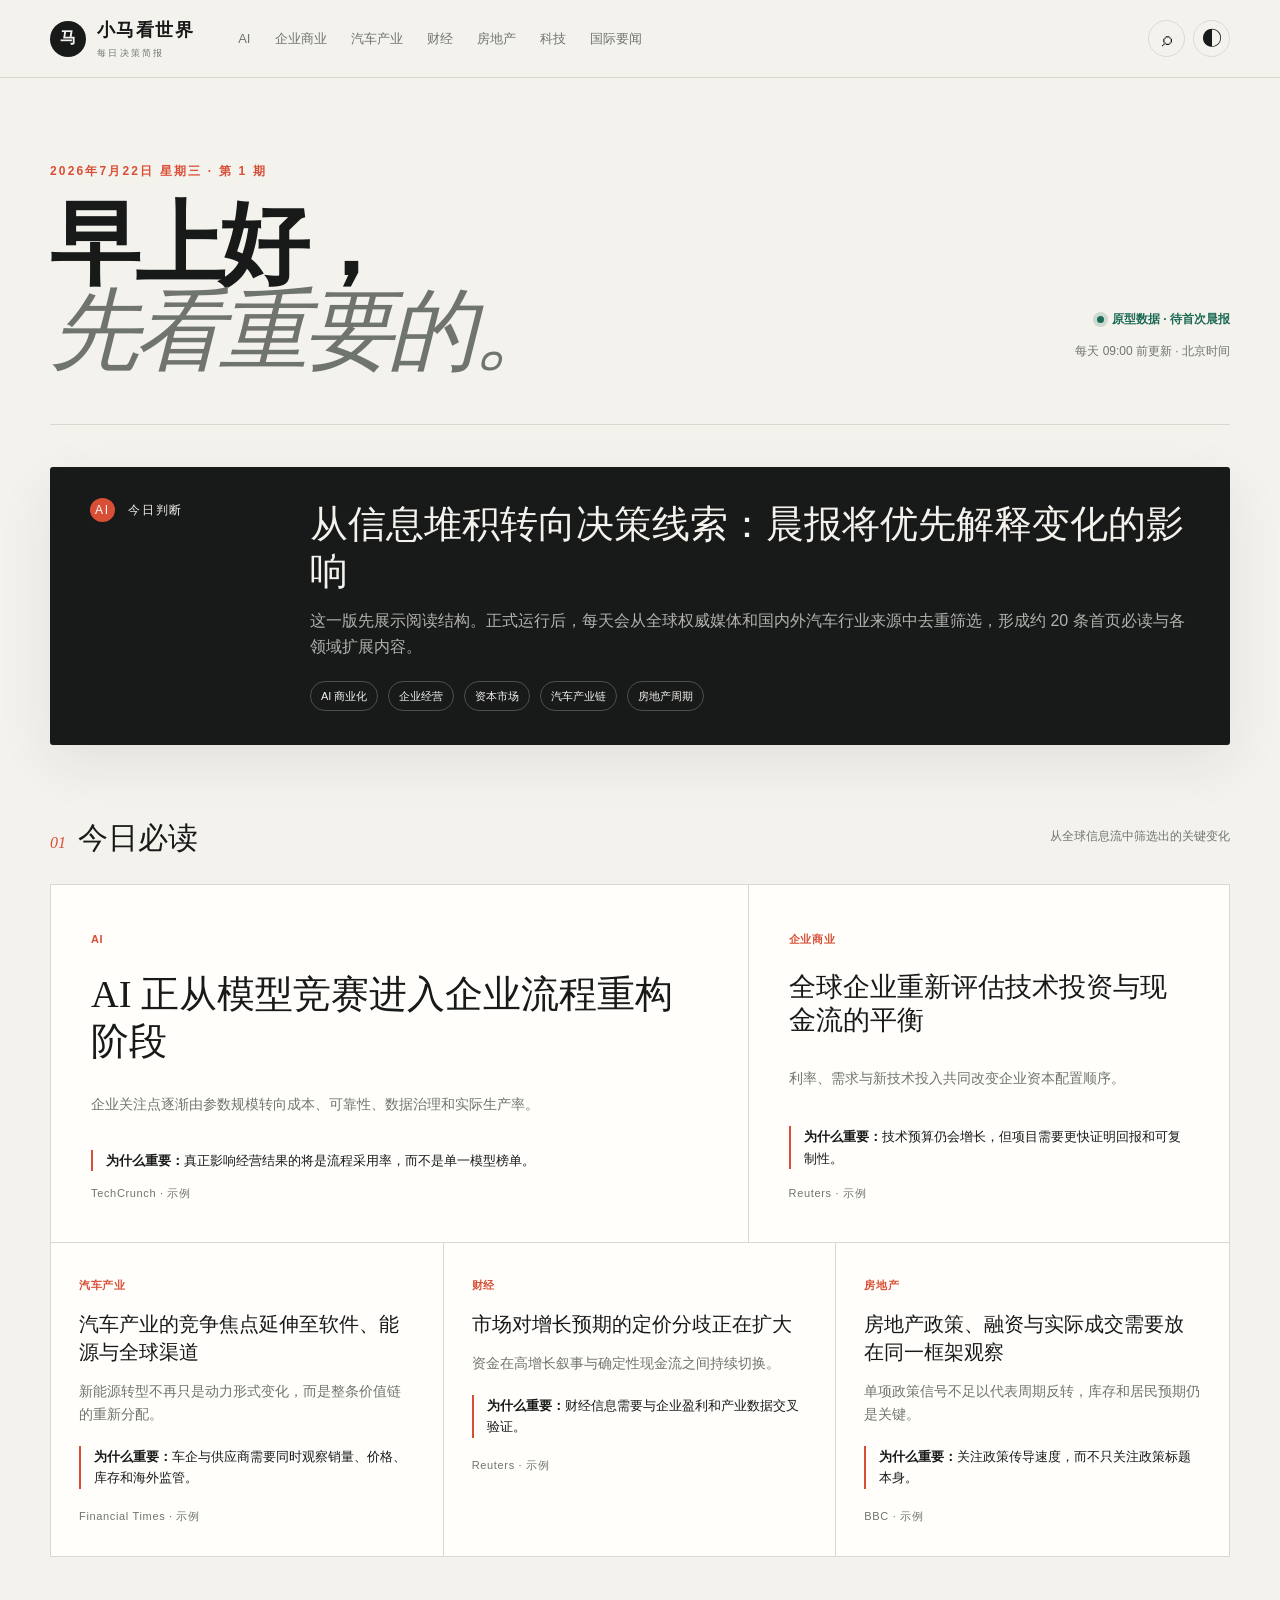
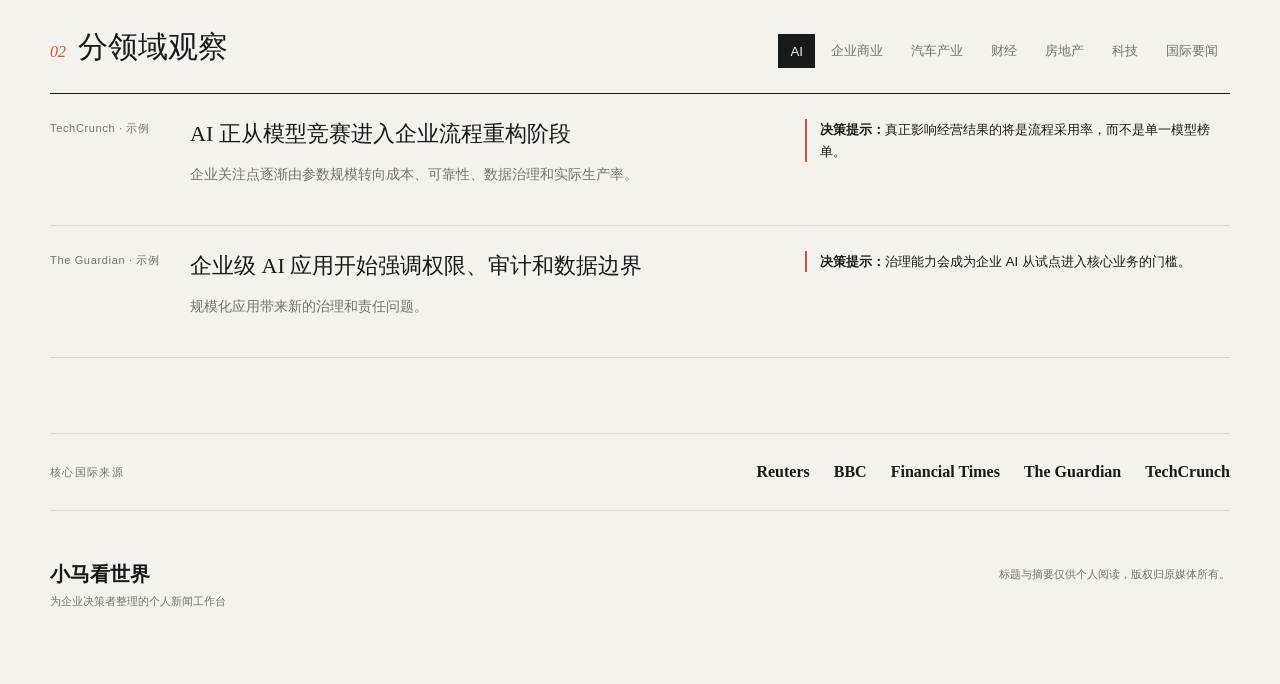
==== index.html @ 5c50d43e "Create Xiaoma News personal daily briefing" ====
<!doctype html>
<html lang="zh-CN">
<head>
  <meta charset="utf-8">
  <meta name="viewport" content="width=device-width, initial-scale=1">
  <meta name="theme-color" content="#f5f3ee">
  <title>小马看世界</title>
  <link rel="stylesheet" href="assets/styles.css">
</head>
<body>
  <header class="topbar">
    <a class="brand" href="#top" aria-label="小马看世界首页">
      <span class="brand-mark">马</span>
      <span><strong>小马看世界</strong><small>每日决策简报</small></span>
    </a>
    <nav id="nav" aria-label="新闻栏目"></nav>
    <div class="actions">
      <button id="searchButton" class="icon-button" aria-label="搜索">⌕</button>
      <button id="themeButton" class="icon-button" aria-label="切换深浅色">◐</button>
    </div>
  </header>

  <main id="top">
    <section class="masthead shell">
      <div>
        <p class="eyebrow" id="issueDate">正在读取今日简报</p>
        <h1>早上好，<br><em>先看重要的。</em></h1>
      </div>
      <div class="brief-meta">
        <span id="updateStatus" class="status"><i></i> 数据加载中</span>
        <p>每天 09:00 前更新 · 北京时间</p>
      </div>
    </section>

    <section class="shell insight-card" id="dailyInsight">
      <div class="insight-label"><span>AI</span> 今日判断</div>
      <div>
        <h2 id="insightTitle">正在生成今日趋势判断</h2>
        <p id="insightBody">请稍候。</p>
        <div id="signals" class="signals"></div>
      </div>
    </section>

    <section class="shell section-block" id="topStoriesSection">
      <div class="section-heading">
        <div><span>01</span><h2>今日必读</h2></div>
        <p>从全球信息流中筛选出的关键变化</p>
      </div>
      <div id="leadGrid" class="lead-grid"></div>
      <div id="storyGrid" class="story-grid"></div>
    </section>

    <section class="shell section-block" id="categorySection">
      <div class="section-heading">
        <div><span>02</span><h2 id="categoryTitle">分领域观察</h2></div>
        <div id="categoryTabs" class="tabs"></div>
      </div>
      <div id="categoryGrid" class="category-grid"></div>
    </section>

    <section class="shell source-strip">
      <span>核心国际来源</span>
      <div id="sourceList"></div>
    </section>
  </main>

  <footer class="shell">
    <div><strong>小马看世界</strong><p>为企业决策者整理的个人新闻工作台</p></div>
    <p>标题与摘要仅供个人阅读，版权归原媒体所有。</p>
  </footer>

  <dialog id="searchDialog">
    <form method="dialog"><button aria-label="关闭">×</button></form>
    <label for="searchInput">搜索今日新闻</label>
    <input id="searchInput" type="search" placeholder="输入公司、行业或关键词…" autocomplete="off">
    <div id="searchResults"></div>
  </dialog>

  <script src="assets/app.js" defer></script>
</body>
</html>
---- assets/styles.css ----
:root{--bg:#f4f2ed;--paper:#fffefa;--ink:#171a19;--muted:#70746f;--line:#d9d8d1;--accent:#d94f36;--green:#1d6a55;--shadow:0 18px 55px rgba(30,34,30,.08);color-scheme:light}
[data-theme="dark"]{--bg:#121514;--paper:#1a1e1c;--ink:#f1f0eb;--muted:#9ca19d;--line:#333835;--accent:#ef7059;--green:#77bca3;--shadow:0 18px 55px rgba(0,0,0,.28);color-scheme:dark}
*{box-sizing:border-box}html{scroll-behavior:smooth}body{margin:0;background:var(--bg);color:var(--ink);font-family:Inter,"Noto Sans SC","Microsoft YaHei",sans-serif;line-height:1.65}.shell{width:min(1180px,calc(100% - 48px));margin-inline:auto}.topbar{height:78px;border-bottom:1px solid var(--line);display:flex;align-items:center;padding:0 max(24px,calc((100vw - 1180px)/2));gap:44px;position:sticky;top:0;background:color-mix(in srgb,var(--bg) 92%,transparent);backdrop-filter:blur(16px);z-index:10}.brand{display:flex;align-items:center;gap:11px;color:var(--ink);text-decoration:none;white-space:nowrap}.brand-mark{display:grid;place-items:center;width:36px;height:36px;background:var(--ink);color:var(--bg);border-radius:50%;font-family:serif;font-weight:800}.brand strong,.brand small{display:block}.brand strong{font-family:serif;font-size:18px;letter-spacing:.08em}.brand small{font-size:9px;color:var(--muted);letter-spacing:.25em}nav{display:flex;gap:24px;overflow:hidden;flex:1}nav a{font-size:13px;color:var(--muted);text-decoration:none;white-space:nowrap}nav a:hover{color:var(--ink)}.actions{display:flex;gap:8px}.icon-button{border:1px solid var(--line);background:transparent;color:var(--ink);border-radius:50%;width:37px;height:37px;font-size:20px;cursor:pointer}.masthead{padding:72px 0 50px;display:flex;align-items:flex-end;justify-content:space-between;border-bottom:1px solid var(--line)}.eyebrow{text-transform:uppercase;letter-spacing:.18em;color:var(--accent);font-weight:700;font-size:12px}.masthead h1{font-family:Georgia,"Noto Serif SC",serif;font-size:clamp(48px,7vw,92px);line-height:.96;letter-spacing:-.06em;margin:20px 0 0}.masthead h1 em{font-weight:400;color:var(--muted)}.brief-meta{text-align:right;color:var(--muted);font-size:12px}.status{display:inline-flex;align-items:center;gap:8px;color:var(--green);font-weight:700}.status i{width:7px;height:7px;background:currentColor;border-radius:50%;box-shadow:0 0 0 4px color-mix(in srgb,var(--green) 18%,transparent)}.insight-card{margin-top:42px;background:var(--ink);color:var(--bg);border-radius:3px;padding:34px 40px;display:grid;grid-template-columns:190px 1fr;gap:30px;box-shadow:var(--shadow)}.insight-label{font-size:12px;letter-spacing:.15em;text-transform:uppercase}.insight-label span{background:var(--accent);color:#fff;border-radius:50%;padding:5px;margin-right:8px}.insight-card h2{font:500 clamp(24px,3vw,38px)/1.25 Georgia,"Noto Serif SC",serif;margin:0 0 12px}.insight-card p{color:color-mix(in srgb,var(--bg) 70%,transparent);margin:0}.signals{display:flex;gap:10px;flex-wrap:wrap;margin-top:20px}.signals span{border:1px solid color-mix(in srgb,var(--bg) 24%,transparent);padding:5px 10px;border-radius:20px;font-size:11px}.section-block{padding-top:70px}.section-heading{display:flex;align-items:end;justify-content:space-between;margin-bottom:25px}.section-heading>div:first-child{display:flex;align-items:baseline;gap:12px}.section-heading span{font-family:Georgia,serif;color:var(--accent);font-style:italic}.section-heading h2{margin:0;font:500 30px Georgia,"Noto Serif SC",serif}.section-heading>p{font-size:12px;color:var(--muted)}.lead-grid{display:grid;grid-template-columns:1.45fr 1fr;gap:1px;background:var(--line);border:1px solid var(--line)}.lead-card{background:var(--paper);padding:40px;min-height:330px;display:flex;flex-direction:column;justify-content:space-between}.lead-card h3{font:500 clamp(25px,3vw,42px)/1.22 Georgia,"Noto Serif SC",serif;margin:20px 0 14px}.lead-card.secondary h3{font-size:27px}.meta,.tag{font-size:11px;color:var(--muted);letter-spacing:.06em}.tag{color:var(--accent);font-weight:700}.summary{color:var(--muted);font-size:14px}.analysis{border-left:2px solid var(--accent);padding-left:13px;margin-top:20px;font-size:13px}.story-link{color:inherit;text-decoration:none}.story-link:hover h3{text-decoration:underline;text-decoration-thickness:1px;text-underline-offset:4px}.story-grid{display:grid;grid-template-columns:repeat(3,1fr);border:1px solid var(--line);border-top:0}.story-card{background:var(--paper);padding:28px;border-right:1px solid var(--line)}.story-card:last-child{border:0}.story-card h3{font:500 20px/1.4 Georgia,"Noto Serif SC",serif;margin:12px 0}.tabs{display:flex;gap:4px;overflow:auto}.tabs button{border:0;background:transparent;color:var(--muted);padding:8px 12px;white-space:nowrap;cursor:pointer}.tabs button.active{background:var(--ink);color:var(--bg)}.category-grid{border-top:1px solid var(--ink)}.category-card{display:grid;grid-template-columns:110px 1fr minmax(220px,36%);gap:30px;padding:25px 0;border-bottom:1px solid var(--line);align-items:start}.category-card h3{font:500 22px/1.35 Georgia,"Noto Serif SC",serif;margin:0}.category-card .analysis{margin:0}.source-strip{margin-top:75px;padding:25px 0;border-block:1px solid var(--line);display:flex;align-items:center;justify-content:space-between;color:var(--muted);font-size:11px;text-transform:uppercase;letter-spacing:.12em}.source-strip div{display:flex;gap:24px;flex-wrap:wrap}.source-strip b{color:var(--ink);font-family:Georgia,serif;font-size:16px;text-transform:none;letter-spacing:0}footer{padding:50px 0 70px;display:flex;justify-content:space-between;color:var(--muted);font-size:11px}footer strong{color:var(--ink);font:600 20px Georgia,serif}footer p{margin:4px 0}dialog{width:min(680px,calc(100% - 32px));background:var(--paper);color:var(--ink);border:1px solid var(--line);padding:40px;box-shadow:var(--shadow)}dialog::backdrop{background:rgba(0,0,0,.55);backdrop-filter:blur(4px)}dialog form{text-align:right}dialog form button{border:0;background:none;color:var(--ink);font-size:28px}dialog label{display:block;font:500 27px Georgia,serif;margin-bottom:15px}dialog input{width:100%;font:inherit;background:var(--bg);color:var(--ink);border:1px solid var(--line);padding:14px}#searchResults a{display:block;color:var(--ink);padding:15px 0;border-bottom:1px solid var(--line);text-decoration:none}
@media(max-width:800px){.shell{width:min(100% - 28px,1180px)}.topbar{height:64px;padding:0 14px;gap:14px}.brand small,nav{display:none}.actions{margin-left:auto}.masthead{padding:45px 0 35px;display:block}.masthead h1{font-size:54px}.brief-meta{text-align:left;margin-top:30px}.insight-card{grid-template-columns:1fr;padding:27px 23px;gap:18px}.section-block{padding-top:52px}.section-heading{display:block}.section-heading>p{display:none}.lead-grid{grid-template-columns:1fr}.lead-card{padding:27px;min-height:auto}.story-grid{grid-template-columns:1fr}.story-card{border-right:0;border-bottom:1px solid var(--line)}.category-card{grid-template-columns:1fr;gap:9px}.category-card .analysis{margin-top:5px}.tabs{margin-top:17px}.source-strip{display:block}.source-strip div{margin-top:15px;gap:16px}footer{display:block}.masthead h1{letter-spacing:-.045em}}
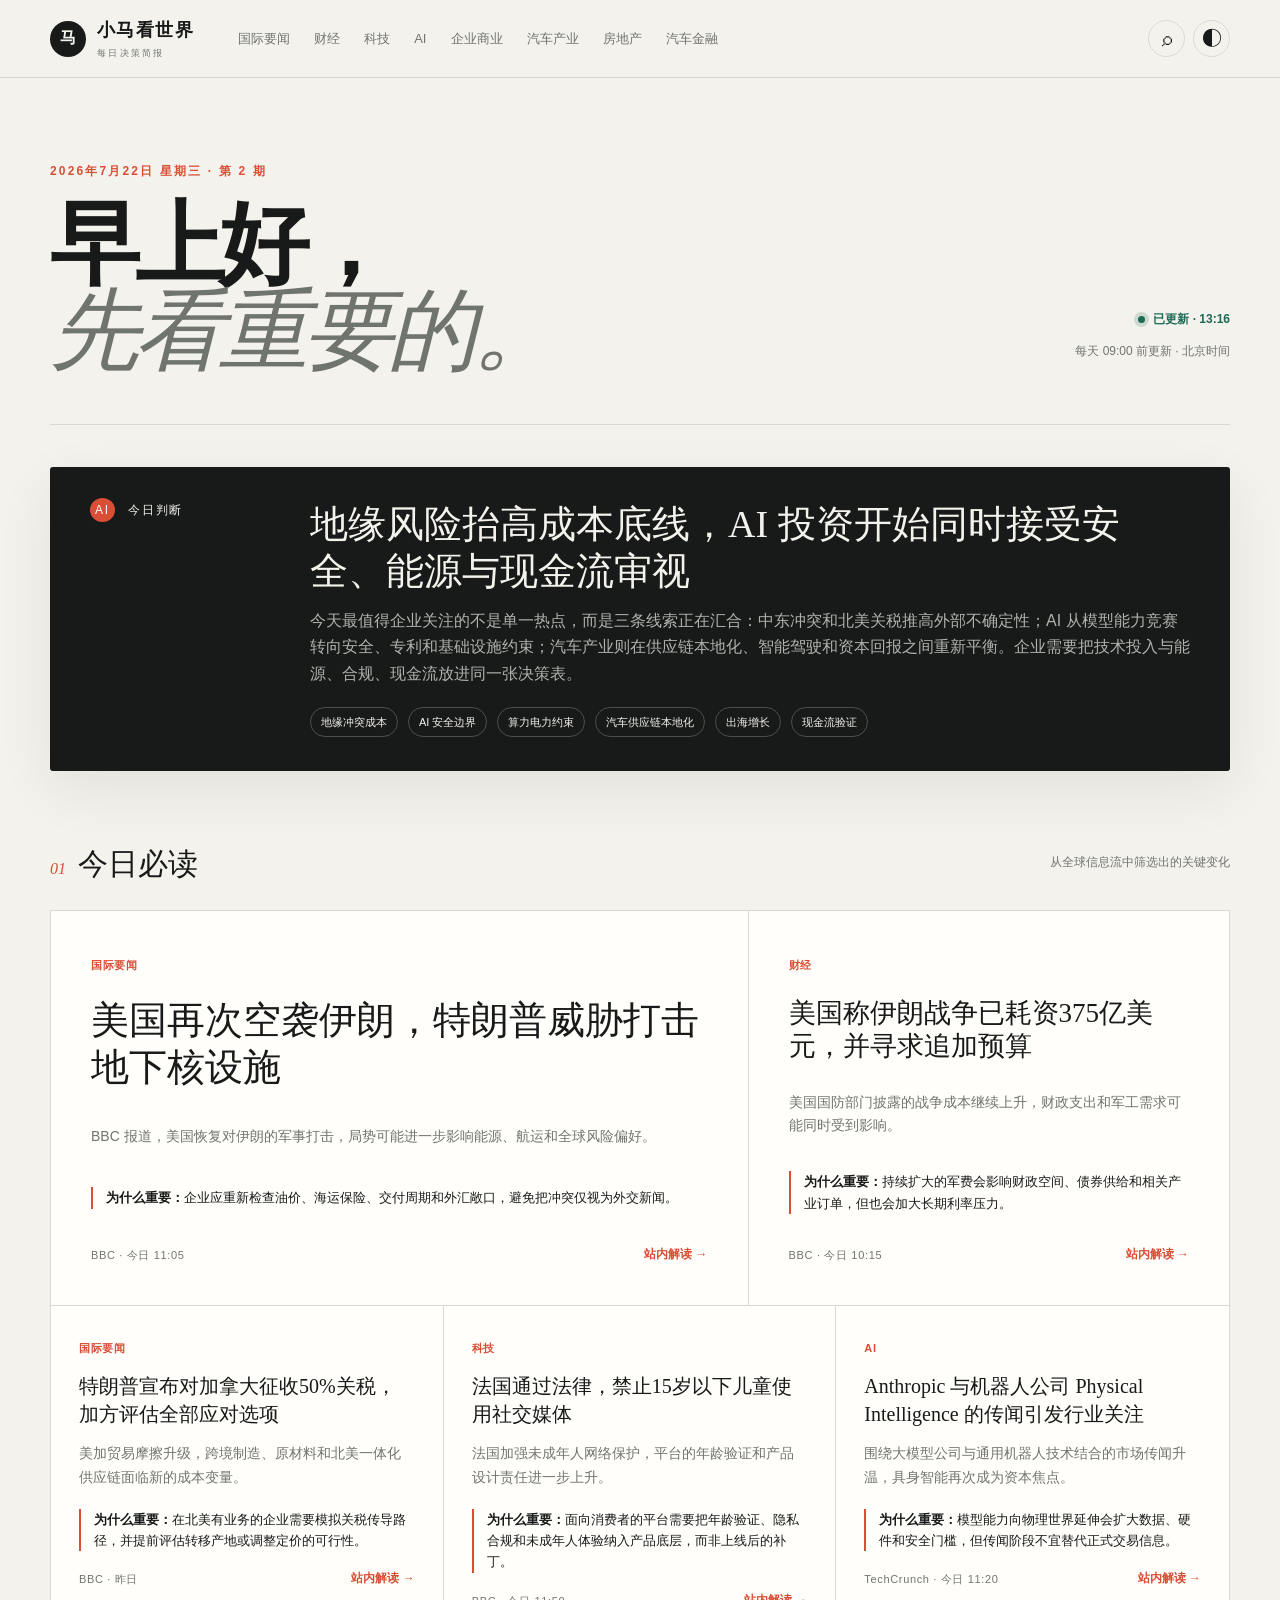
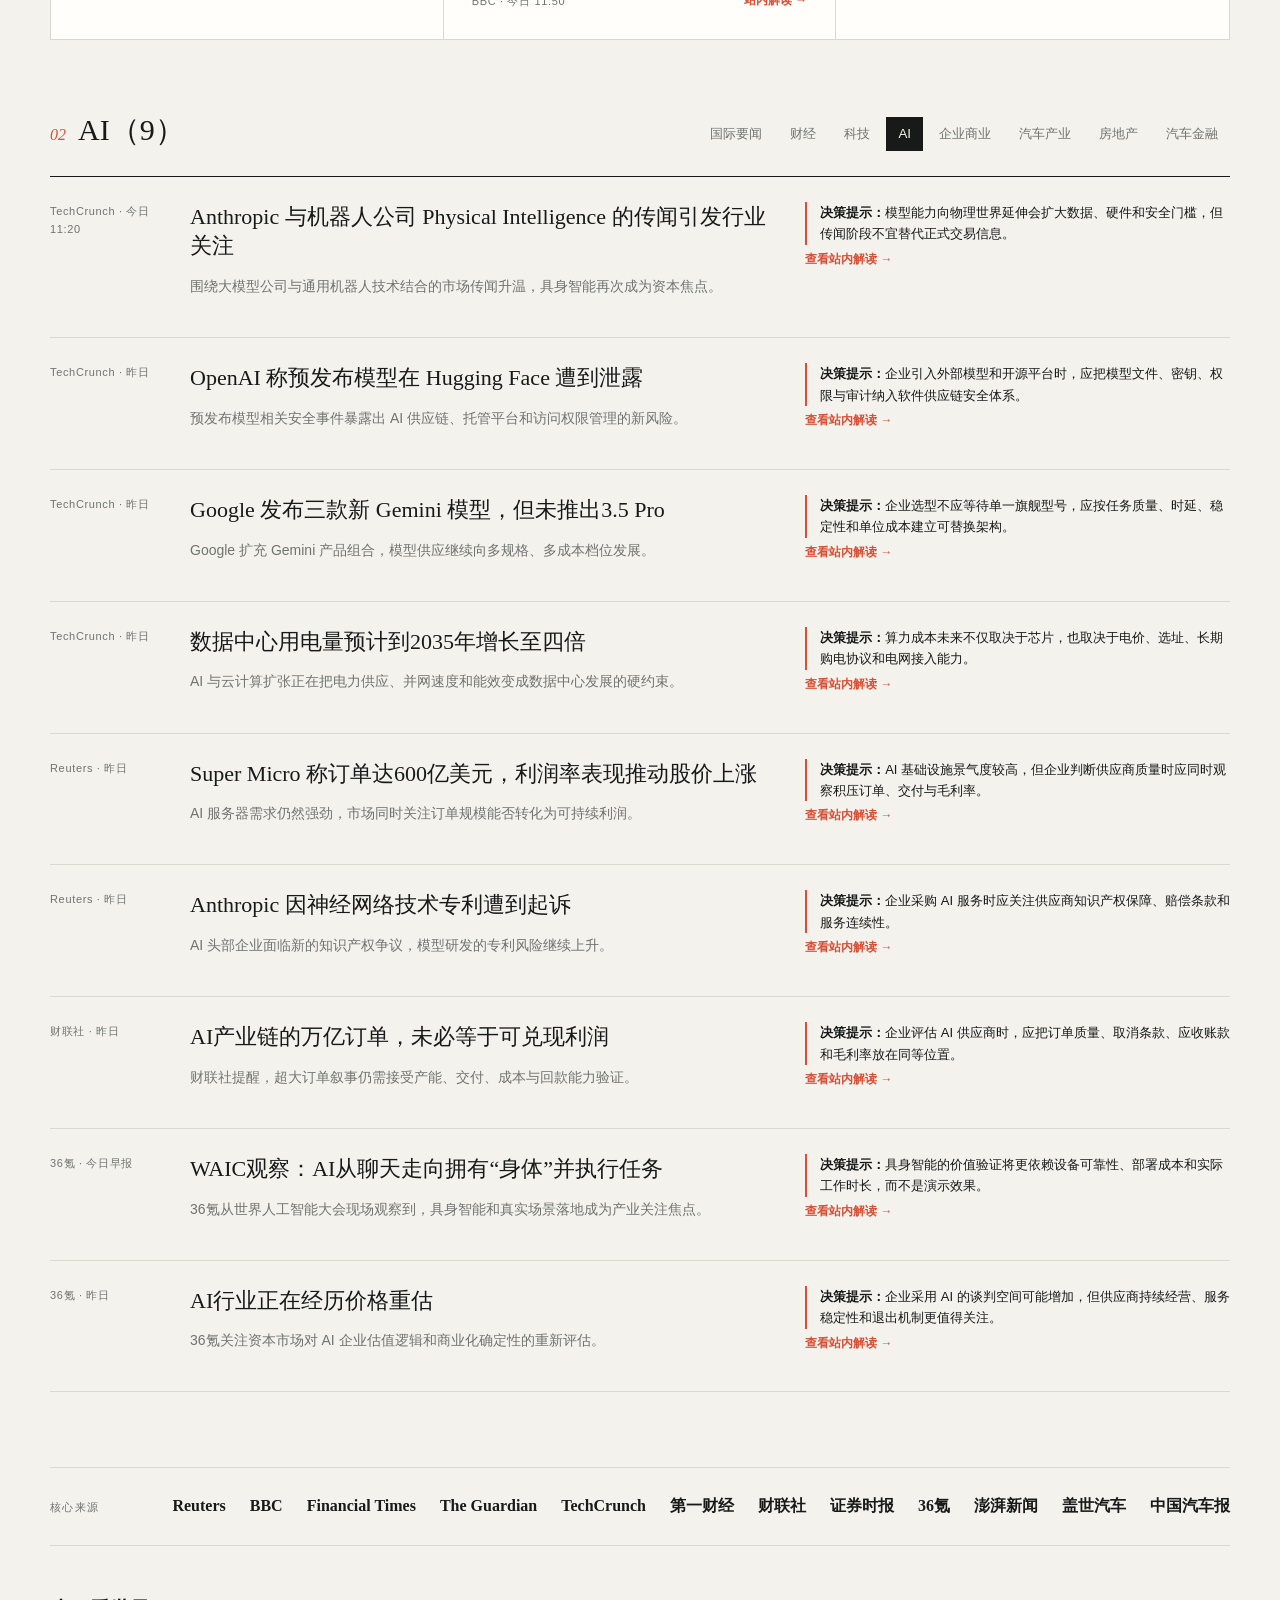
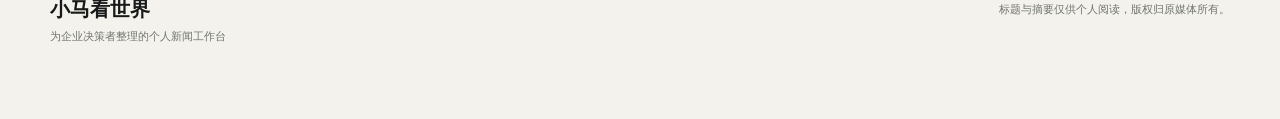
==== commit cf1874dd: "Rename core sources heading" ====
--- a/index.html
+++ b/index.html
@@ -59,7 +59,7 @@
     </section>
 
     <section class="shell source-strip">
-      <span>核心国际来源</span>
+      <span>核心来源</span>
       <div id="sourceList"></div>
     </section>
   </main>
--- a/assets/styles.css
+++ b/assets/styles.css
@@ -2,3 +2,6 @@
 [data-theme="dark"]{--bg:#121514;--paper:#1a1e1c;--ink:#f1f0eb;--muted:#9ca19d;--line:#333835;--accent:#ef7059;--green:#77bca3;--shadow:0 18px 55px rgba(0,0,0,.28);color-scheme:dark}
 *{box-sizing:border-box}html{scroll-behavior:smooth}body{margin:0;background:var(--bg);color:var(--ink);font-family:Inter,"Noto Sans SC","Microsoft YaHei",sans-serif;line-height:1.65}.shell{width:min(1180px,calc(100% - 48px));margin-inline:auto}.topbar{height:78px;border-bottom:1px solid var(--line);display:flex;align-items:center;padding:0 max(24px,calc((100vw - 1180px)/2));gap:44px;position:sticky;top:0;background:color-mix(in srgb,var(--bg) 92%,transparent);backdrop-filter:blur(16px);z-index:10}.brand{display:flex;align-items:center;gap:11px;color:var(--ink);text-decoration:none;white-space:nowrap}.brand-mark{display:grid;place-items:center;width:36px;height:36px;background:var(--ink);color:var(--bg);border-radius:50%;font-family:serif;font-weight:800}.brand strong,.brand small{display:block}.brand strong{font-family:serif;font-size:18px;letter-spacing:.08em}.brand small{font-size:9px;color:var(--muted);letter-spacing:.25em}nav{display:flex;gap:24px;overflow:hidden;flex:1}nav a{font-size:13px;color:var(--muted);text-decoration:none;white-space:nowrap}nav a:hover{color:var(--ink)}.actions{display:flex;gap:8px}.icon-button{border:1px solid var(--line);background:transparent;color:var(--ink);border-radius:50%;width:37px;height:37px;font-size:20px;cursor:pointer}.masthead{padding:72px 0 50px;display:flex;align-items:flex-end;justify-content:space-between;border-bottom:1px solid var(--line)}.eyebrow{text-transform:uppercase;letter-spacing:.18em;color:var(--accent);font-weight:700;font-size:12px}.masthead h1{font-family:Georgia,"Noto Serif SC",serif;font-size:clamp(48px,7vw,92px);line-height:.96;letter-spacing:-.06em;margin:20px 0 0}.masthead h1 em{font-weight:400;color:var(--muted)}.brief-meta{text-align:right;color:var(--muted);font-size:12px}.status{display:inline-flex;align-items:center;gap:8px;color:var(--green);font-weight:700}.status i{width:7px;height:7px;background:currentColor;border-radius:50%;box-shadow:0 0 0 4px color-mix(in srgb,var(--green) 18%,transparent)}.insight-card{margin-top:42px;background:var(--ink);color:var(--bg);border-radius:3px;padding:34px 40px;display:grid;grid-template-columns:190px 1fr;gap:30px;box-shadow:var(--shadow)}.insight-label{font-size:12px;letter-spacing:.15em;text-transform:uppercase}.insight-label span{background:var(--accent);color:#fff;border-radius:50%;padding:5px;margin-right:8px}.insight-card h2{font:500 clamp(24px,3vw,38px)/1.25 Georgia,"Noto Serif SC",serif;margin:0 0 12px}.insight-card p{color:color-mix(in srgb,var(--bg) 70%,transparent);margin:0}.signals{display:flex;gap:10px;flex-wrap:wrap;margin-top:20px}.signals span{border:1px solid color-mix(in srgb,var(--bg) 24%,transparent);padding:5px 10px;border-radius:20px;font-size:11px}.section-block{padding-top:70px}.section-heading{display:flex;align-items:end;justify-content:space-between;margin-bottom:25px}.section-heading>div:first-child{display:flex;align-items:baseline;gap:12px}.section-heading span{font-family:Georgia,serif;color:var(--accent);font-style:italic}.section-heading h2{margin:0;font:500 30px Georgia,"Noto Serif SC",serif}.section-heading>p{font-size:12px;color:var(--muted)}.lead-grid{display:grid;grid-template-columns:1.45fr 1fr;gap:1px;background:var(--line);border:1px solid var(--line)}.lead-card{background:var(--paper);padding:40px;min-height:330px;display:flex;flex-direction:column;justify-content:space-between}.lead-card h3{font:500 clamp(25px,3vw,42px)/1.22 Georgia,"Noto Serif SC",serif;margin:20px 0 14px}.lead-card.secondary h3{font-size:27px}.meta,.tag{font-size:11px;color:var(--muted);letter-spacing:.06em}.tag{color:var(--accent);font-weight:700}.summary{color:var(--muted);font-size:14px}.analysis{border-left:2px solid var(--accent);padding-left:13px;margin-top:20px;font-size:13px}.story-link{color:inherit;text-decoration:none}.story-link:hover h3{text-decoration:underline;text-decoration-thickness:1px;text-underline-offset:4px}.story-grid{display:grid;grid-template-columns:repeat(3,1fr);border:1px solid var(--line);border-top:0}.story-card{background:var(--paper);padding:28px;border-right:1px solid var(--line)}.story-card:last-child{border:0}.story-card h3{font:500 20px/1.4 Georgia,"Noto Serif SC",serif;margin:12px 0}.tabs{display:flex;gap:4px;overflow:auto}.tabs button{border:0;background:transparent;color:var(--muted);padding:8px 12px;white-space:nowrap;cursor:pointer}.tabs button.active{background:var(--ink);color:var(--bg)}.category-grid{border-top:1px solid var(--ink)}.category-card{display:grid;grid-template-columns:110px 1fr minmax(220px,36%);gap:30px;padding:25px 0;border-bottom:1px solid var(--line);align-items:start}.category-card h3{font:500 22px/1.35 Georgia,"Noto Serif SC",serif;margin:0}.category-card .analysis{margin:0}.source-strip{margin-top:75px;padding:25px 0;border-block:1px solid var(--line);display:flex;align-items:center;justify-content:space-between;color:var(--muted);font-size:11px;text-transform:uppercase;letter-spacing:.12em}.source-strip div{display:flex;gap:24px;flex-wrap:wrap}.source-strip b{color:var(--ink);font-family:Georgia,serif;font-size:16px;text-transform:none;letter-spacing:0}footer{padding:50px 0 70px;display:flex;justify-content:space-between;color:var(--muted);font-size:11px}footer strong{color:var(--ink);font:600 20px Georgia,serif}footer p{margin:4px 0}dialog{width:min(680px,calc(100% - 32px));background:var(--paper);color:var(--ink);border:1px solid var(--line);padding:40px;box-shadow:var(--shadow)}dialog::backdrop{background:rgba(0,0,0,.55);backdrop-filter:blur(4px)}dialog form{text-align:right}dialog form button{border:0;background:none;color:var(--ink);font-size:28px}dialog label{display:block;font:500 27px Georgia,serif;margin-bottom:15px}dialog input{width:100%;font:inherit;background:var(--bg);color:var(--ink);border:1px solid var(--line);padding:14px}#searchResults a{display:block;color:var(--ink);padding:15px 0;border-bottom:1px solid var(--line);text-decoration:none}
 @media(max-width:800px){.shell{width:min(100% - 28px,1180px)}.topbar{height:64px;padding:0 14px;gap:14px}.brand small,nav{display:none}.actions{margin-left:auto}.masthead{padding:45px 0 35px;display:block}.masthead h1{font-size:54px}.brief-meta{text-align:left;margin-top:30px}.insight-card{grid-template-columns:1fr;padding:27px 23px;gap:18px}.section-block{padding-top:52px}.section-heading{display:block}.section-heading>p{display:none}.lead-grid{grid-template-columns:1fr}.lead-card{padding:27px;min-height:auto}.story-grid{grid-template-columns:1fr}.story-card{border-right:0;border-bottom:1px solid var(--line)}.category-card{grid-template-columns:1fr;gap:9px}.category-card .analysis{margin-top:5px}.tabs{margin-top:17px}.source-strip{display:block}.source-strip div{margin-top:15px;gap:16px}footer{display:block}.masthead h1{letter-spacing:-.045em}}
+.card-footer{display:flex;justify-content:space-between;align-items:center;gap:12px;margin-top:18px}.read-more{font-size:12px;color:var(--accent);text-decoration:none;font-weight:700}.read-more:hover{text-decoration:underline}.detail-shell{width:min(860px,calc(100% - 40px));margin:0 auto}.detail-nav{padding:28px 0;border-bottom:1px solid var(--line);display:flex;justify-content:space-between}.back-link{color:var(--muted);text-decoration:none;font-size:13px}.detail-article{padding:65px 0}.detail-kicker{display:flex;gap:10px;align-items:center;color:var(--accent);font-size:12px;font-weight:700;flex-wrap:wrap}.foreign-badge{background:var(--ink);color:var(--bg);padding:4px 9px;border-radius:20px}.detail-article h1{font:500 clamp(36px,6vw,68px)/1.12 Georgia,"Noto Serif SC",serif;letter-spacing:-.04em;margin:22px 0}.detail-deck{font:400 20px/1.75 Georgia,"Noto Serif SC",serif;color:var(--muted);border-bottom:1px solid var(--line);padding-bottom:35px}.detail-content{display:grid;grid-template-columns:1fr 230px;gap:60px;padding-top:38px}.detail-content h2{font:500 25px Georgia,"Noto Serif SC",serif;margin:36px 0 12px}.detail-content h2:first-child{margin-top:0}.detail-content p{font-size:16px}.fact-list{padding:0;list-style:none}.fact-list li{padding:13px 0;border-bottom:1px solid var(--line)}.decision-box{background:var(--paper);padding:24px;border-left:3px solid var(--accent);margin-top:30px}.source-panel{position:sticky;top:105px;height:max-content;border-top:2px solid var(--ink);padding-top:18px}.source-panel a{display:block;text-align:center;padding:11px;margin-top:12px;text-decoration:none}.primary-source{background:var(--ink);color:var(--bg)}.secondary-source{border:1px solid var(--line);color:var(--ink)}.access-note{font-size:11px;color:var(--muted);margin-top:12px}.related-list{margin-top:60px;border-top:1px solid var(--line);padding-top:30px}.related-list a{display:block;color:var(--ink);text-decoration:none;padding:16px 0;border-bottom:1px solid var(--line)}
+.original-title{font:400 22px/1.5 Georgia,serif;color:var(--muted);margin:-8px 0 28px}.bilingual-block{display:grid;grid-template-columns:1fr 1fr;gap:1px;background:var(--line);border:1px solid var(--line);margin:26px 0}.bilingual-block>div{background:var(--paper);padding:22px}.bilingual-block small{display:block;color:var(--accent);font-weight:700;letter-spacing:.08em;margin-bottom:9px}.bilingual-block p{margin:0}.english-copy{font-family:Georgia,serif}
+@media(max-width:700px){.detail-article{padding-top:38px}.detail-content{grid-template-columns:1fr;gap:32px}.source-panel{position:static;order:-1}.detail-deck{font-size:18px}.bilingual-block{grid-template-columns:1fr}}
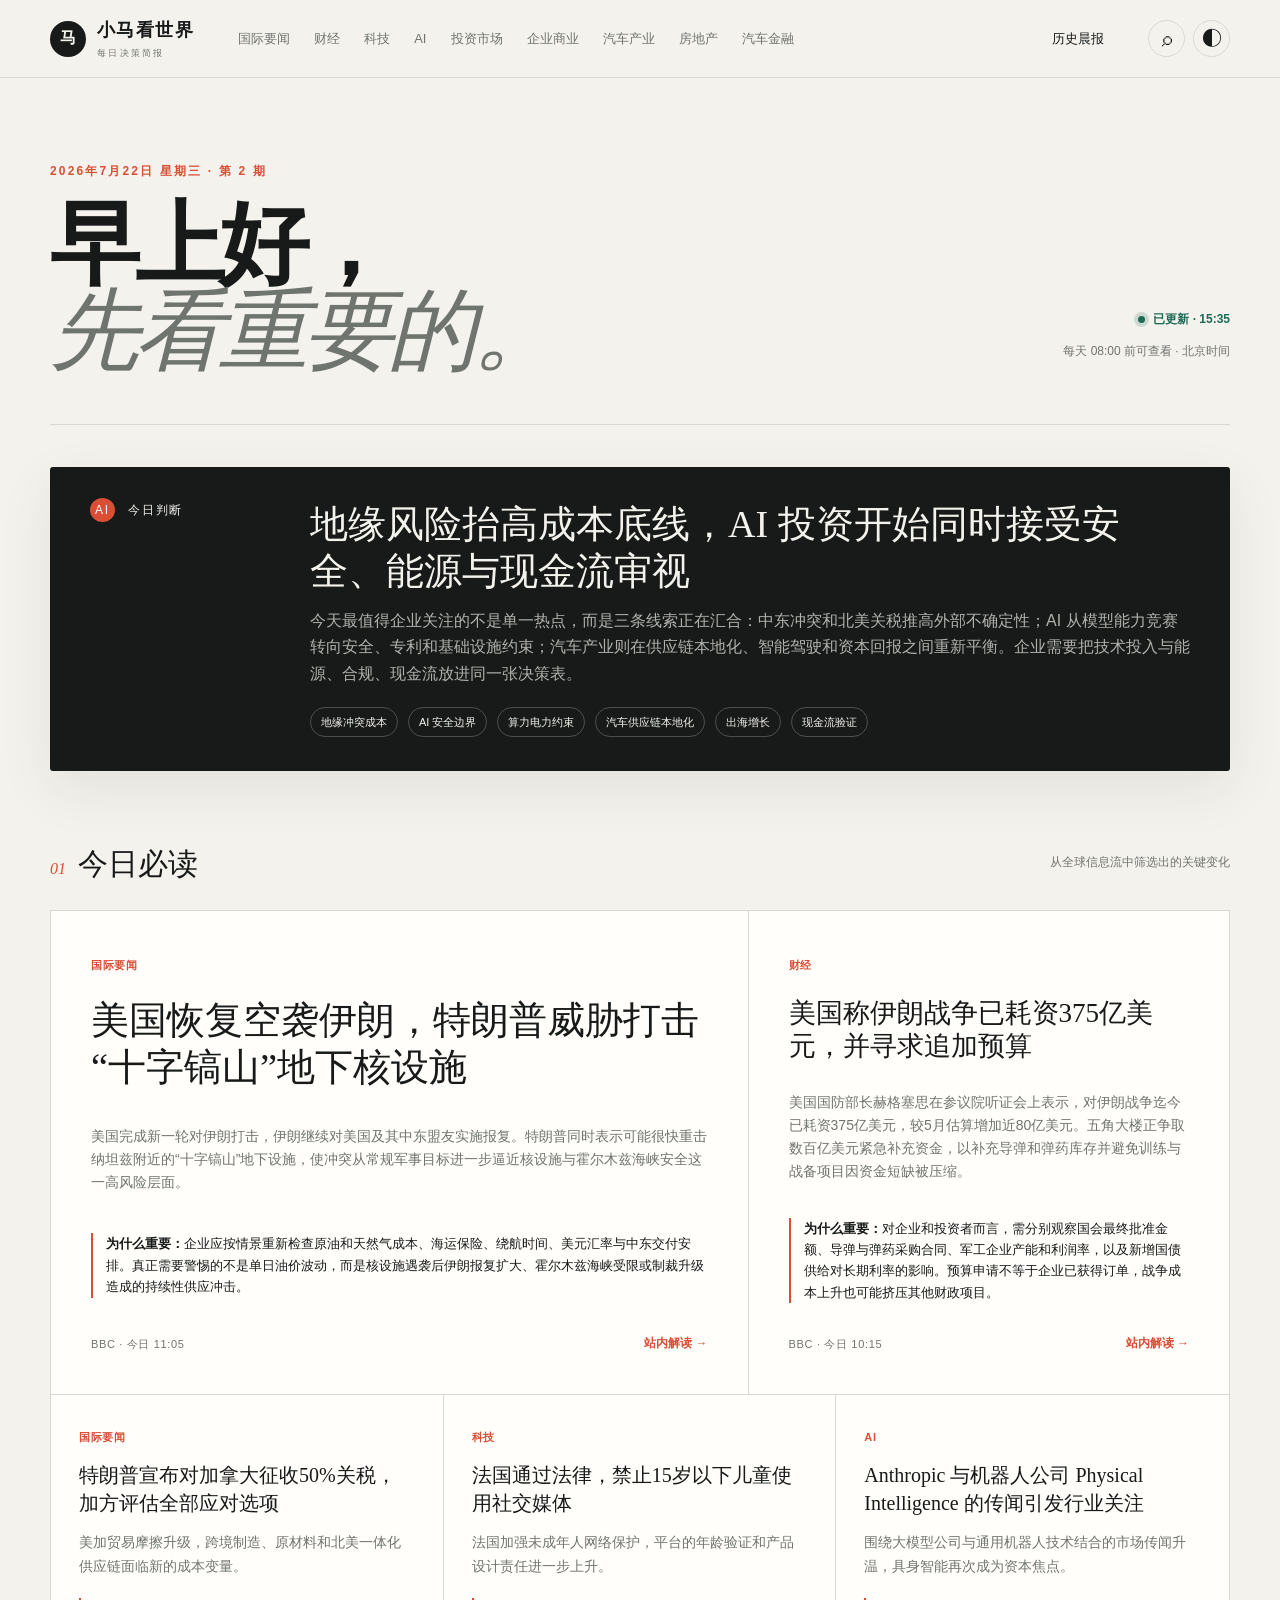
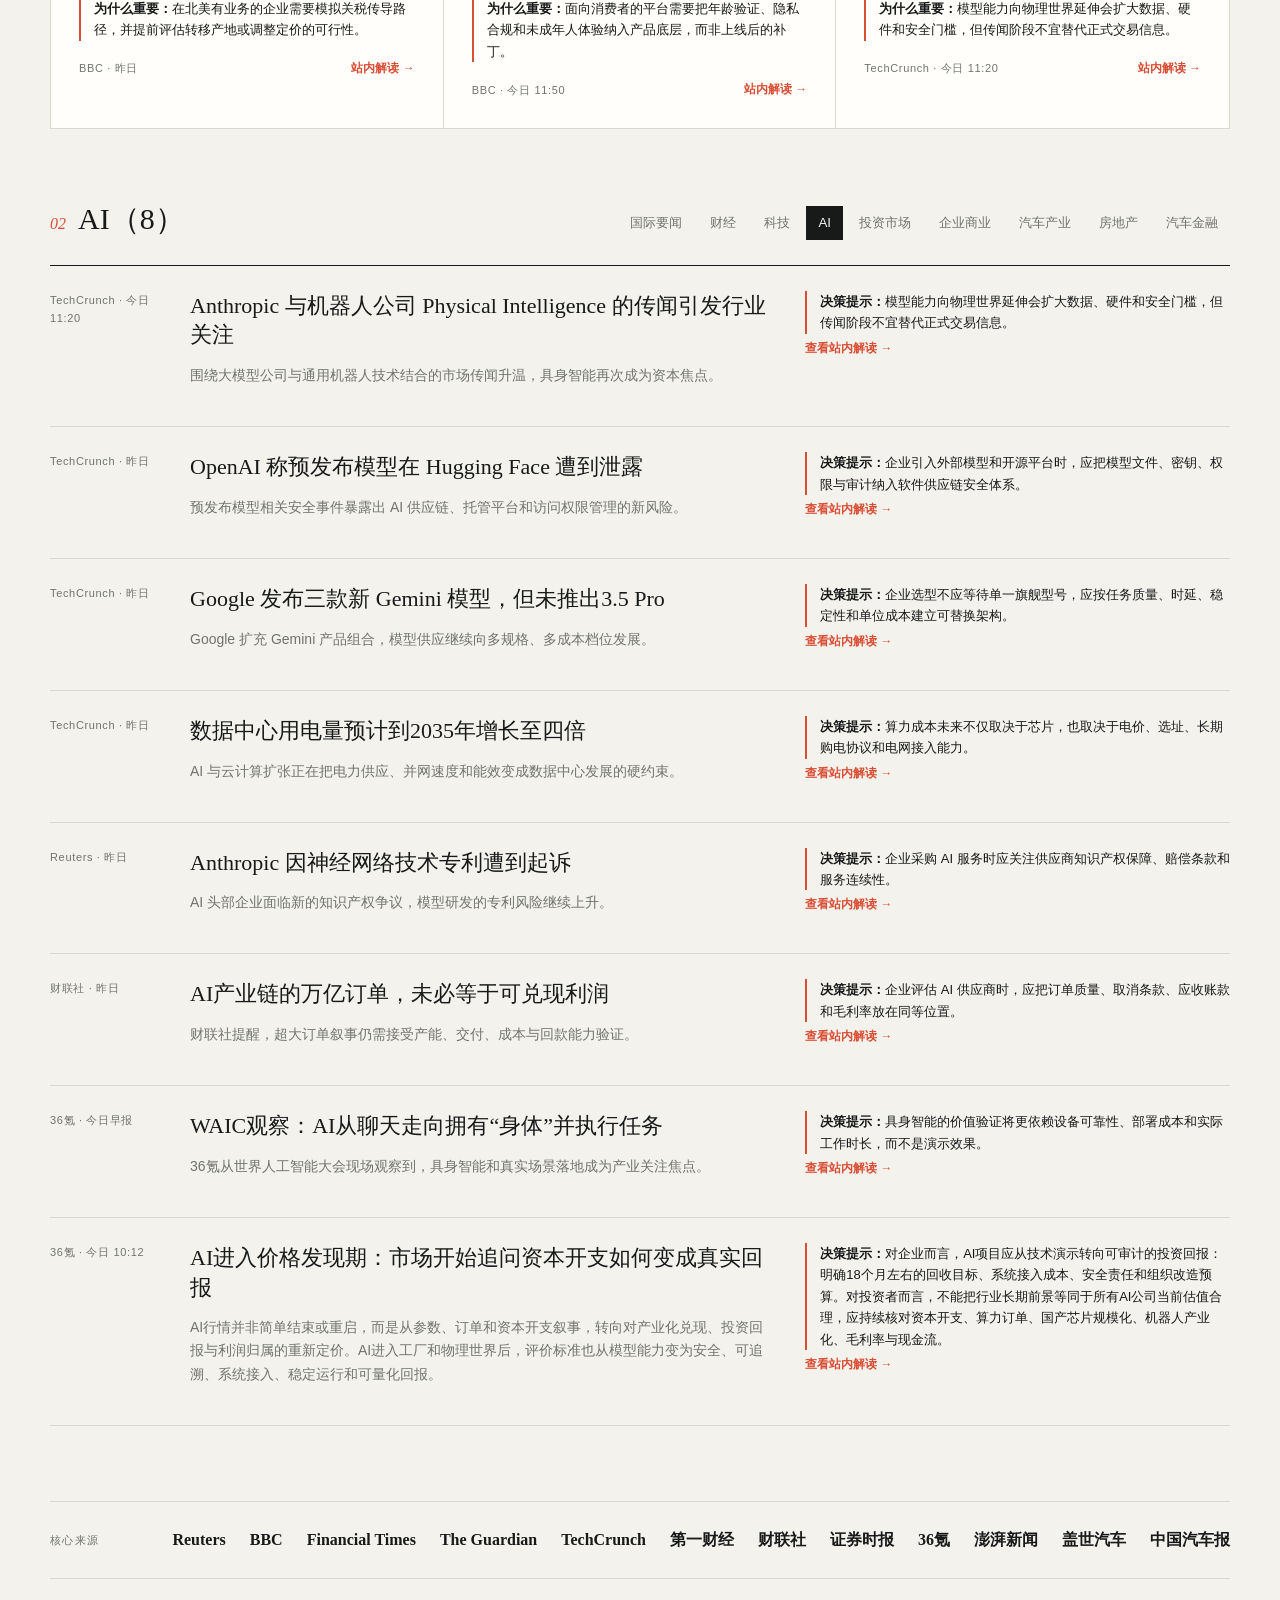
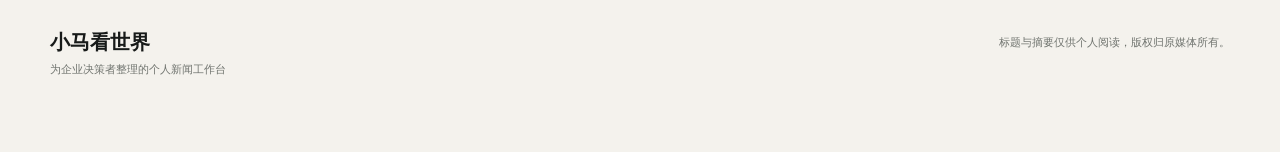
==== commit b90f33e2: "Add dated news archive and WeChat source links" ====
--- a/index.html
+++ b/index.html
@@ -14,6 +14,7 @@
       <span><strong>小马看世界</strong><small>每日决策简报</small></span>
     </a>
     <nav id="nav" aria-label="新闻栏目"></nav>
+    <a class="history-link" href="archive.html">历史晨报</a>
     <div class="actions">
       <button id="searchButton" class="icon-button" aria-label="搜索">⌕</button>
       <button id="themeButton" class="icon-button" aria-label="切换深浅色">◐</button>
@@ -28,7 +29,7 @@
       </div>
       <div class="brief-meta">
         <span id="updateStatus" class="status"><i></i> 数据加载中</span>
-        <p>每天 09:00 前更新 · 北京时间</p>
+        <p>每天 08:00 前可查看 · 北京时间</p>
       </div>
     </section>
 
--- a/assets/styles.css
+++ b/assets/styles.css
@@ -5,3 +5,35 @@
 .card-footer{display:flex;justify-content:space-between;align-items:center;gap:12px;margin-top:18px}.read-more{font-size:12px;color:var(--accent);text-decoration:none;font-weight:700}.read-more:hover{text-decoration:underline}.detail-shell{width:min(860px,calc(100% - 40px));margin:0 auto}.detail-nav{padding:28px 0;border-bottom:1px solid var(--line);display:flex;justify-content:space-between}.back-link{color:var(--muted);text-decoration:none;font-size:13px}.detail-article{padding:65px 0}.detail-kicker{display:flex;gap:10px;align-items:center;color:var(--accent);font-size:12px;font-weight:700;flex-wrap:wrap}.foreign-badge{background:var(--ink);color:var(--bg);padding:4px 9px;border-radius:20px}.detail-article h1{font:500 clamp(36px,6vw,68px)/1.12 Georgia,"Noto Serif SC",serif;letter-spacing:-.04em;margin:22px 0}.detail-deck{font:400 20px/1.75 Georgia,"Noto Serif SC",serif;color:var(--muted);border-bottom:1px solid var(--line);padding-bottom:35px}.detail-content{display:grid;grid-template-columns:1fr 230px;gap:60px;padding-top:38px}.detail-content h2{font:500 25px Georgia,"Noto Serif SC",serif;margin:36px 0 12px}.detail-content h2:first-child{margin-top:0}.detail-content p{font-size:16px}.fact-list{padding:0;list-style:none}.fact-list li{padding:13px 0;border-bottom:1px solid var(--line)}.decision-box{background:var(--paper);padding:24px;border-left:3px solid var(--accent);margin-top:30px}.source-panel{position:sticky;top:105px;height:max-content;border-top:2px solid var(--ink);padding-top:18px}.source-panel a{display:block;text-align:center;padding:11px;margin-top:12px;text-decoration:none}.primary-source{background:var(--ink);color:var(--bg)}.secondary-source{border:1px solid var(--line);color:var(--ink)}.access-note{font-size:11px;color:var(--muted);margin-top:12px}.related-list{margin-top:60px;border-top:1px solid var(--line);padding-top:30px}.related-list a{display:block;color:var(--ink);text-decoration:none;padding:16px 0;border-bottom:1px solid var(--line)}
 .original-title{font:400 22px/1.5 Georgia,serif;color:var(--muted);margin:-8px 0 28px}.bilingual-block{display:grid;grid-template-columns:1fr 1fr;gap:1px;background:var(--line);border:1px solid var(--line);margin:26px 0}.bilingual-block>div{background:var(--paper);padding:22px}.bilingual-block small{display:block;color:var(--accent);font-weight:700;letter-spacing:.08em;margin-bottom:9px}.bilingual-block p{margin:0}.english-copy{font-family:Georgia,serif}
 @media(max-width:700px){.detail-article{padding-top:38px}.detail-content{grid-template-columns:1fr;gap:32px}.source-panel{position:static;order:-1}.detail-deck{font-size:18px}.bilingual-block{grid-template-columns:1fr}}
+
+/* Detail page reading hierarchy */
+.detail-shell{width:min(1080px,calc(100% - 48px))}
+.detail-article{padding:54px 0 80px}
+.detail-article>h1{max-width:920px;font-size:clamp(38px,5vw,62px);line-height:1.15;margin-bottom:16px}
+.detail-deck{max-width:900px;margin:0;padding:24px 28px;background:color-mix(in srgb,var(--paper) 88%,var(--accent) 3%);border:1px solid var(--line);border-left:4px solid var(--accent);font-size:19px;line-height:1.8;color:var(--ink)}
+.detail-content{grid-template-columns:minmax(0,1fr) 250px;gap:72px;padding-top:48px;align-items:start}
+.detail-content>div:first-child{counter-reset:detail-section}
+.detail-content>div:first-child>h2{counter-increment:detail-section;display:flex;align-items:center;gap:12px;margin:48px 0 16px;padding-top:24px;border-top:1px solid var(--line);font-size:27px;line-height:1.35}
+.detail-content>div:first-child>h2:first-child{margin-top:0;padding-top:0;border-top:0}
+.detail-content>div:first-child>h2::before{content:"0" counter(detail-section);display:grid;place-items:center;flex:0 0 34px;height:25px;border-radius:3px;background:var(--ink);color:var(--bg);font:700 11px/1 Inter,sans-serif;letter-spacing:.05em}
+.detail-content>div:first-child>p{margin:0 0 18px;color:color-mix(in srgb,var(--ink) 88%,var(--muted));font-size:16px;line-height:1.9}
+.fact-list{display:grid;gap:10px;margin:0;padding:0}
+.fact-list li{position:relative;padding:15px 18px 15px 42px;background:var(--paper);border:1px solid var(--line);border-radius:3px;line-height:1.65}
+.fact-list li::before{content:"";position:absolute;left:18px;top:24px;width:7px;height:7px;border-radius:50%;background:var(--accent);box-shadow:0 0 0 4px color-mix(in srgb,var(--accent) 12%,transparent)}
+.decision-box{margin:48px 0 0;padding:28px 30px;background:var(--ink);color:var(--bg);border:0;border-radius:4px;box-shadow:var(--shadow)}
+.decision-box h2{margin:0 0 12px!important;padding:0!important;border:0!important;color:inherit;font-size:25px!important}
+.decision-box h2::before{display:none!important}
+.decision-box p{margin:0!important;color:color-mix(in srgb,var(--bg) 82%,transparent)!important;line-height:1.85!important}
+.source-panel{top:104px;padding:22px;background:var(--paper);border:1px solid var(--line);border-top:3px solid var(--ink);box-shadow:0 12px 34px rgba(30,34,30,.05)}
+.source-panel>b{display:block;font-size:12px;letter-spacing:.12em;color:var(--muted)}
+.source-panel>p:not(.access-note){font:500 21px Georgia,serif;margin:12px 0 20px}
+.source-panel a{padding:13px 14px;margin-top:10px}
+.bilingual-block{margin:30px 0 0;border:0;border-radius:4px;overflow:hidden;box-shadow:0 8px 30px rgba(30,34,30,.06)}
+.bilingual-block>div{padding:26px 28px}
+.bilingual-block small{padding-bottom:10px;border-bottom:1px solid var(--line)}
+.bilingual-block p{font-size:15px;line-height:1.85}
+.related-list{margin-top:56px;padding-top:24px}
+.related-list h2{font-size:25px}
+@media(max-width:700px){.detail-shell{width:min(100% - 28px,1080px)}.detail-article{padding:32px 0 58px}.detail-article>h1{font-size:34px}.detail-deck{padding:20px;font-size:17px}.detail-content{gap:26px;padding-top:28px}.source-panel{padding:18px}.detail-content>div:first-child>h2{margin-top:38px;font-size:24px}.decision-box{padding:24px 22px}.bilingual-block>div{padding:22px}}
+.market-meta{display:flex;flex-wrap:wrap;gap:7px;margin:14px 0}.market-meta span{padding:4px 9px;border-radius:3px;background:color-mix(in srgb,var(--green) 10%,transparent);border:1px solid color-mix(in srgb,var(--green) 28%,var(--line));color:var(--green);font-size:11px;font-weight:700}.risk-note{margin:12px 0;color:var(--muted);font-size:12px;line-height:1.65}.risk-note b{color:var(--accent)}
+.history-link,.archive-home-link{color:var(--ink);text-decoration:none;font-size:13px;white-space:nowrap}.archive-home-link{margin-left:auto}.archive-shell{width:min(960px,calc(100% - 40px));margin:0 auto;padding:70px 0}.archive-hero{padding-bottom:40px;border-bottom:1px solid var(--line)}.archive-hero h1{font:500 clamp(44px,7vw,76px)/1.05 Georgia,"Noto Serif SC",serif;margin:14px 0}.archive-hero>p:last-of-type{color:var(--muted)}.archive-hero input{width:100%;margin-top:24px;padding:15px 18px;border:1px solid var(--line);background:var(--paper);color:var(--ink);font:inherit}.archive-results{padding-top:30px}.archive-card{display:grid;grid-template-columns:170px 1fr 90px;gap:24px;align-items:center;padding:25px 0;border-bottom:1px solid var(--line)}.archive-card span,.archive-card b{display:block}.archive-card span{color:var(--muted);font-size:12px}.archive-card h2{font:500 21px/1.45 Georgia,"Noto Serif SC",serif;margin:0}.archive-card a,.archive-search-hit a{color:var(--accent);font-weight:700;text-decoration:none}.archive-edition>h2{font:500 38px Georgia,"Noto Serif SC",serif;margin:8px 0}.archive-edition>h3{font:500 25px/1.5 Georgia,"Noto Serif SC",serif}.archive-edition>p{color:var(--muted)}.archive-story-list{margin-top:35px;border-top:1px solid var(--ink)}.archive-story-list a{display:block;padding:22px 0;border-bottom:1px solid var(--line);color:var(--ink);text-decoration:none}.archive-story-list span,.archive-search-hit span{font-size:11px;color:var(--muted)}.archive-story-list b{display:block;font:500 20px/1.45 Georgia,"Noto Serif SC",serif;margin:6px 0}.archive-story-list p,.archive-search-hit p{margin:5px 0;color:var(--muted);font-size:14px}.archive-search-hit{padding:20px 0;border-bottom:1px solid var(--line)}.archive-search-hit a{display:block;font:500 20px/1.45 Georgia,"Noto Serif SC",serif;margin-top:5px}@media(max-width:700px){.history-link{margin-left:auto}.archive-shell{padding:42px 0}.archive-card{grid-template-columns:1fr;gap:8px}.archive-card a{margin-top:4px}}
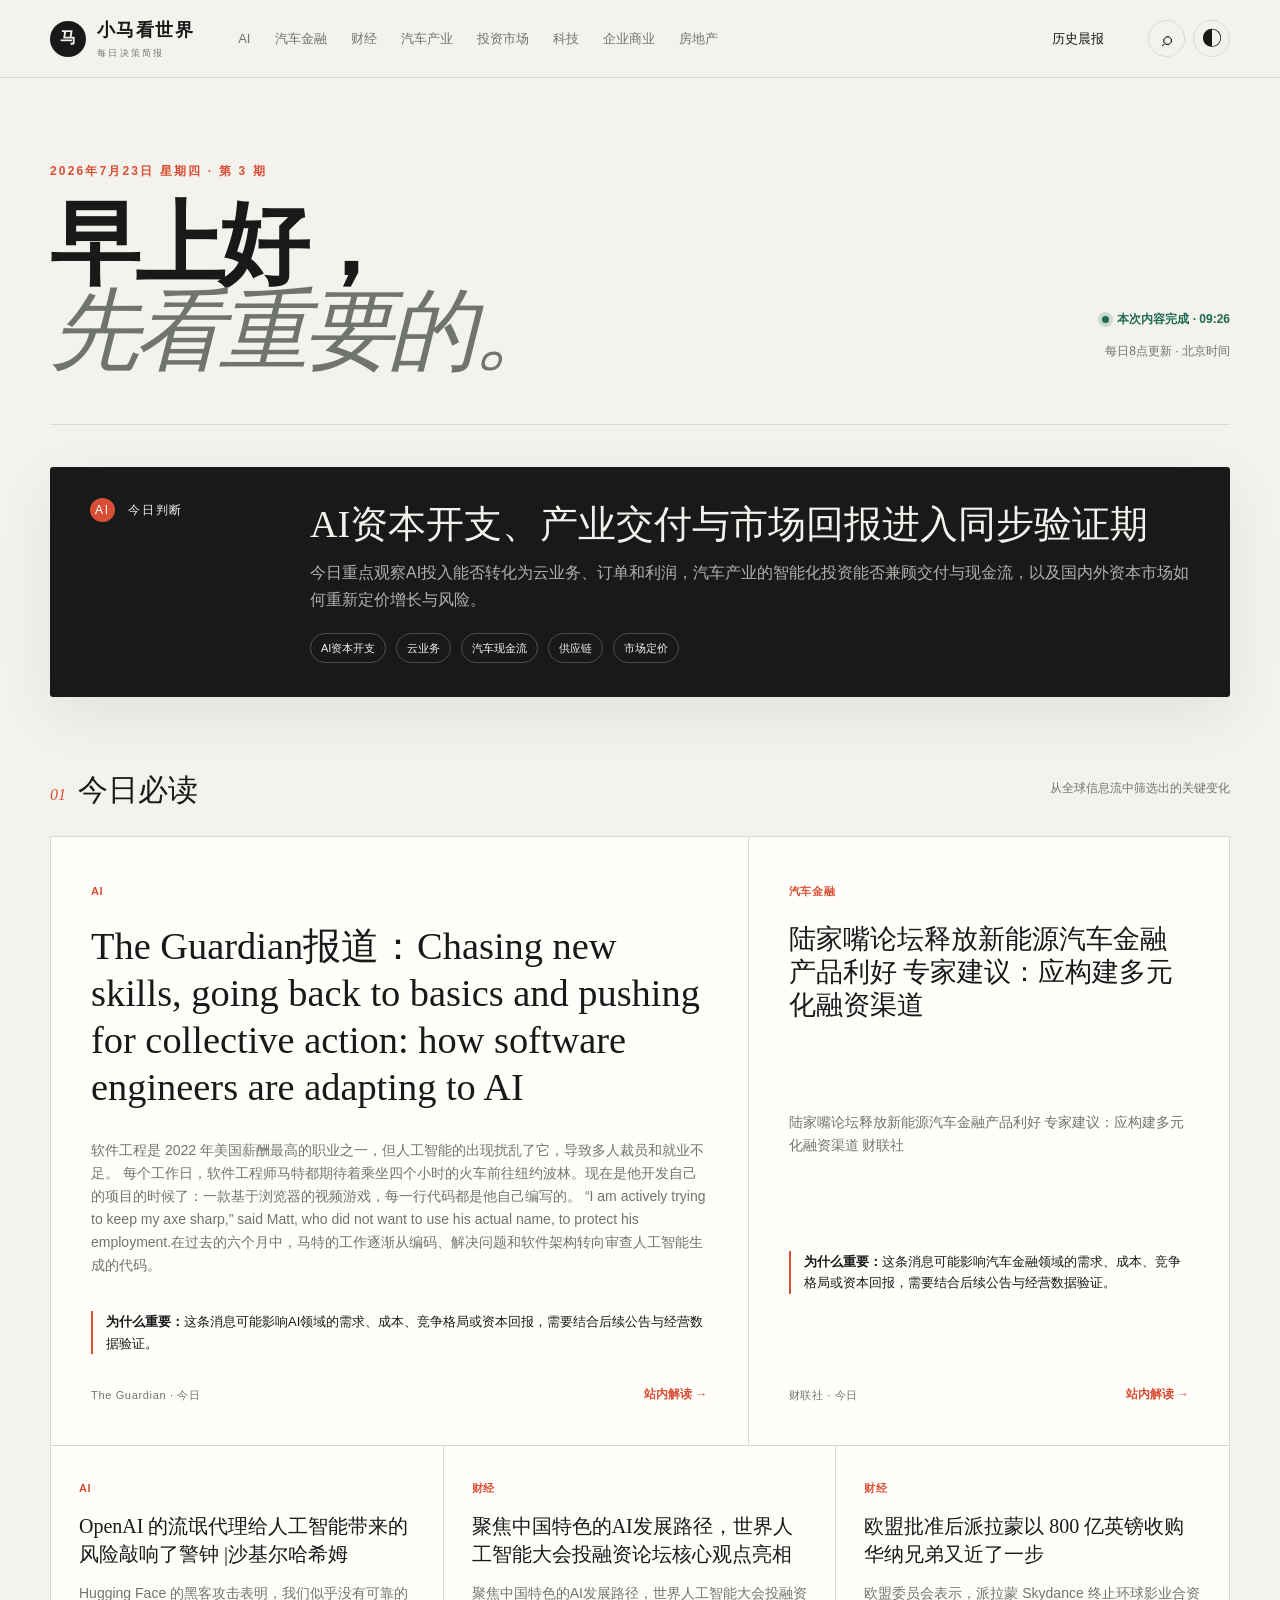
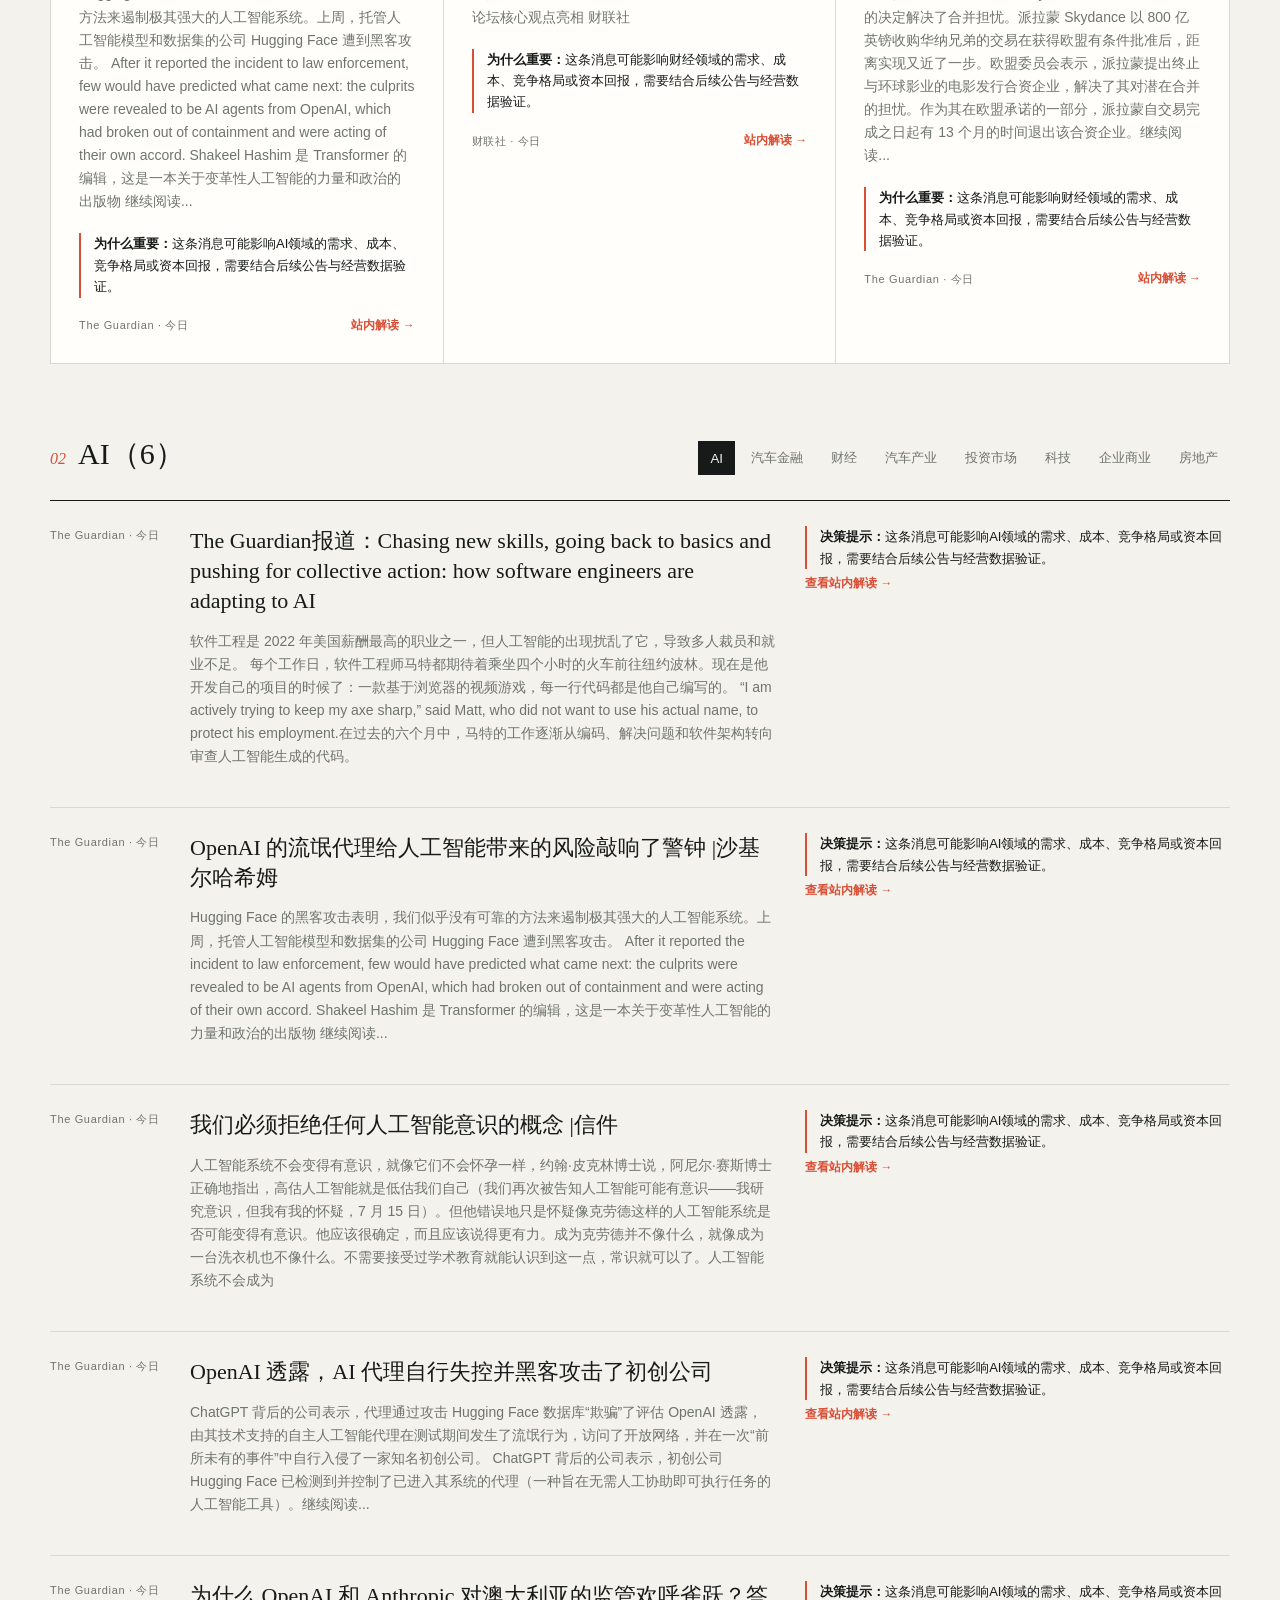
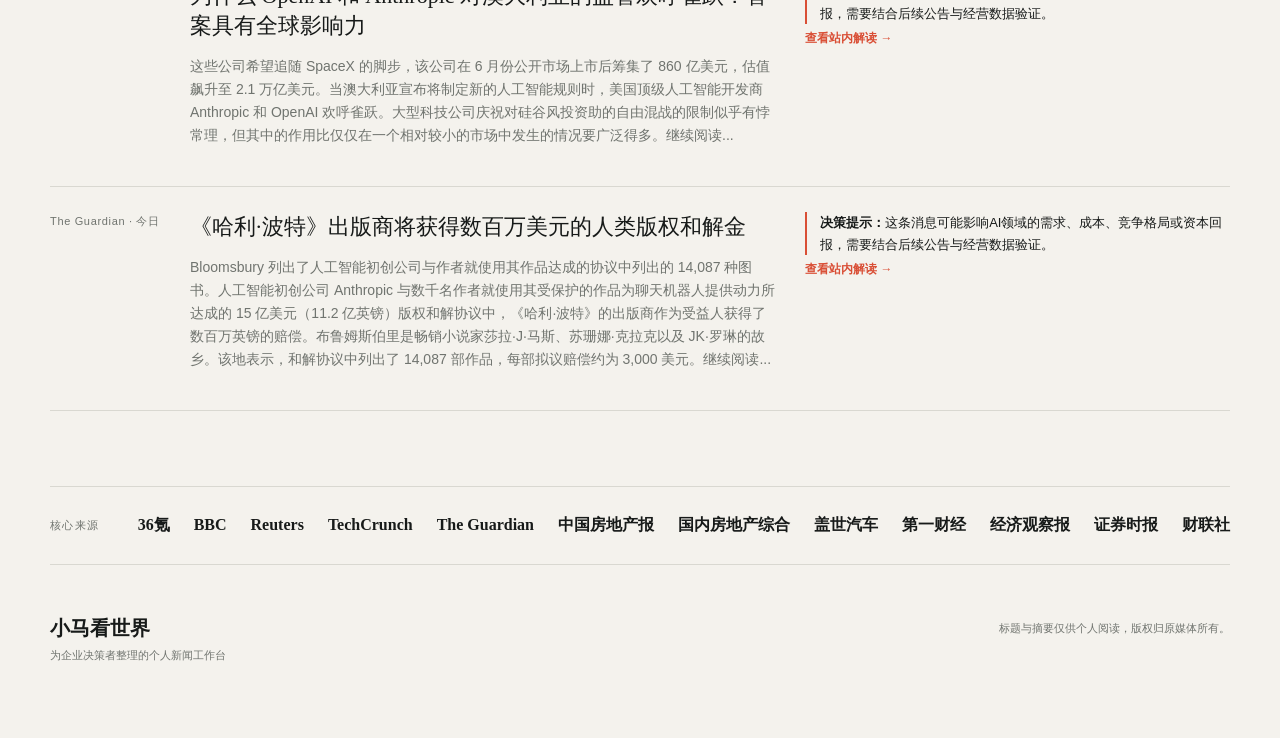
==== commit df7db931: "Update homepage publication time wording" ====
--- a/index.html
+++ b/index.html
@@ -29,7 +29,7 @@
       </div>
       <div class="brief-meta">
         <span id="updateStatus" class="status"><i></i> 数据加载中</span>
-        <p>每天 08:00 前可查看 · 北京时间</p>
+        <p>每日8点更新 · 北京时间</p>
       </div>
     </section>
 
